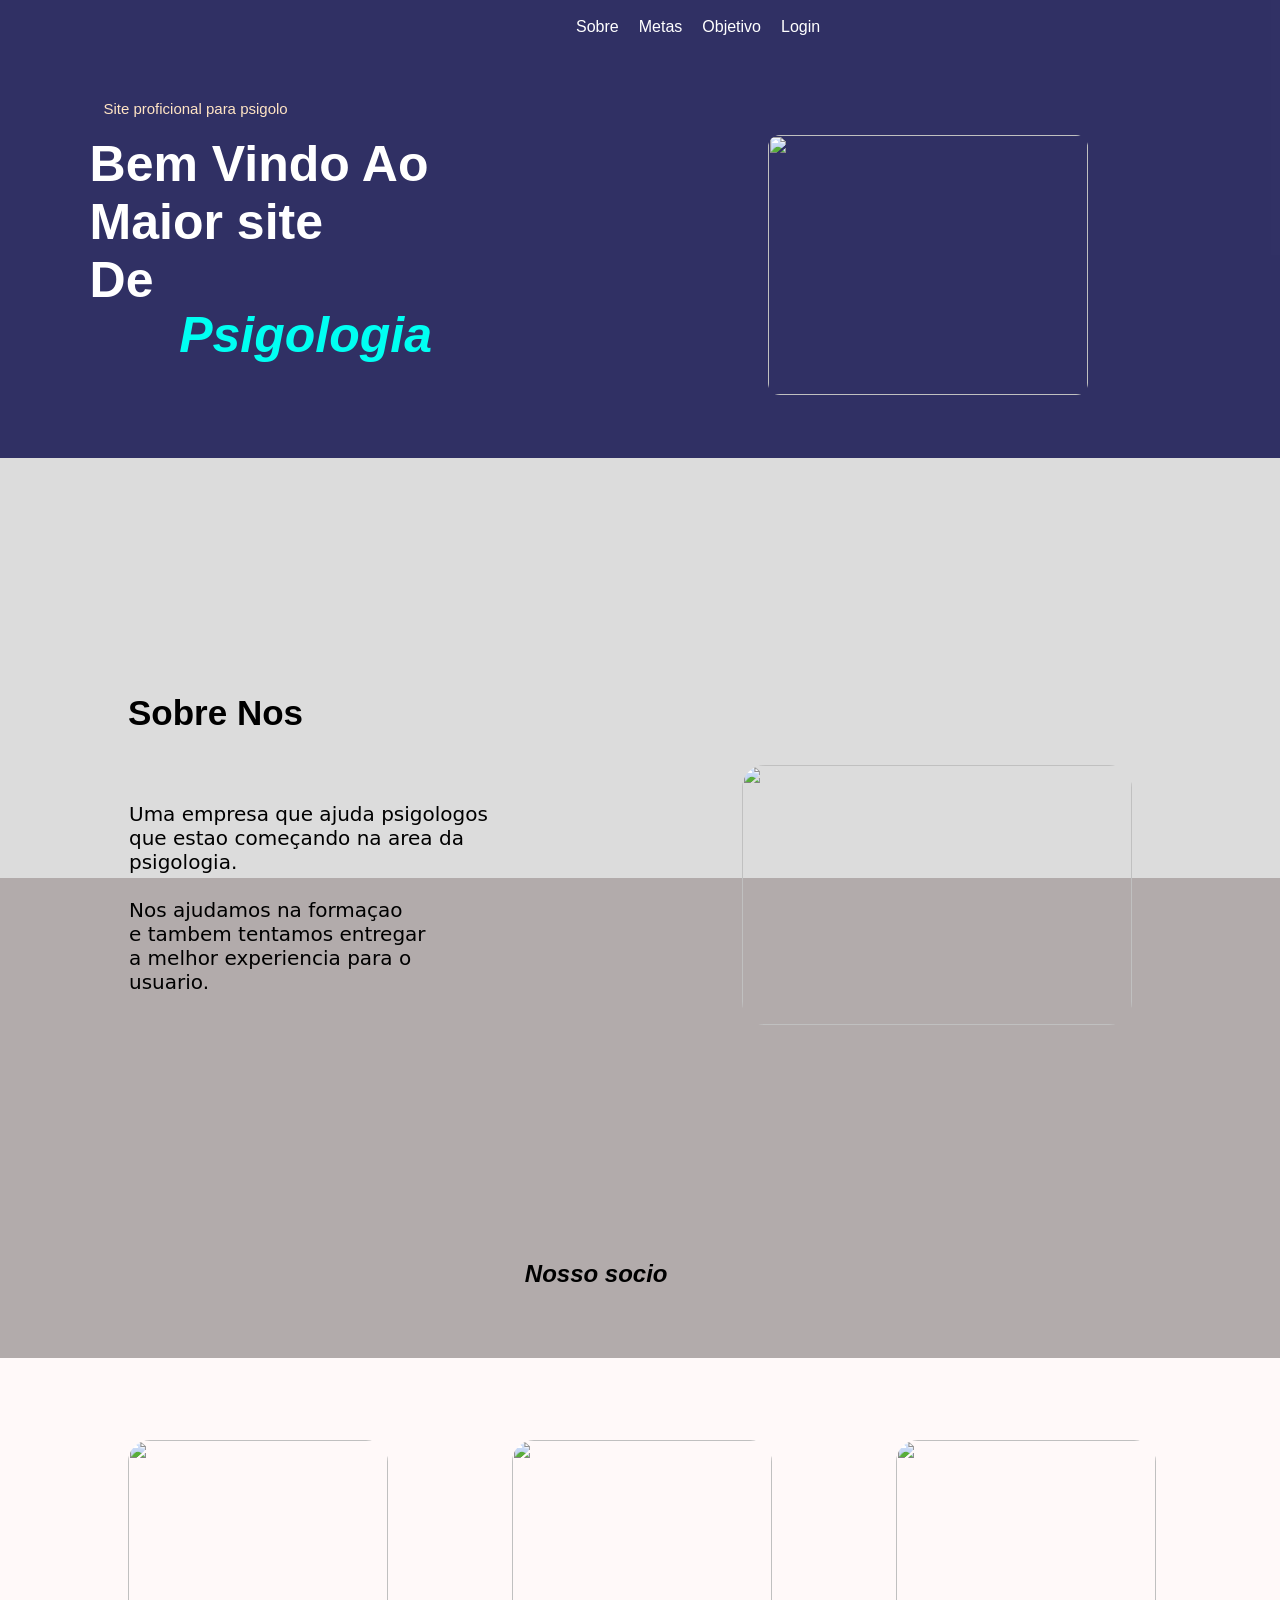
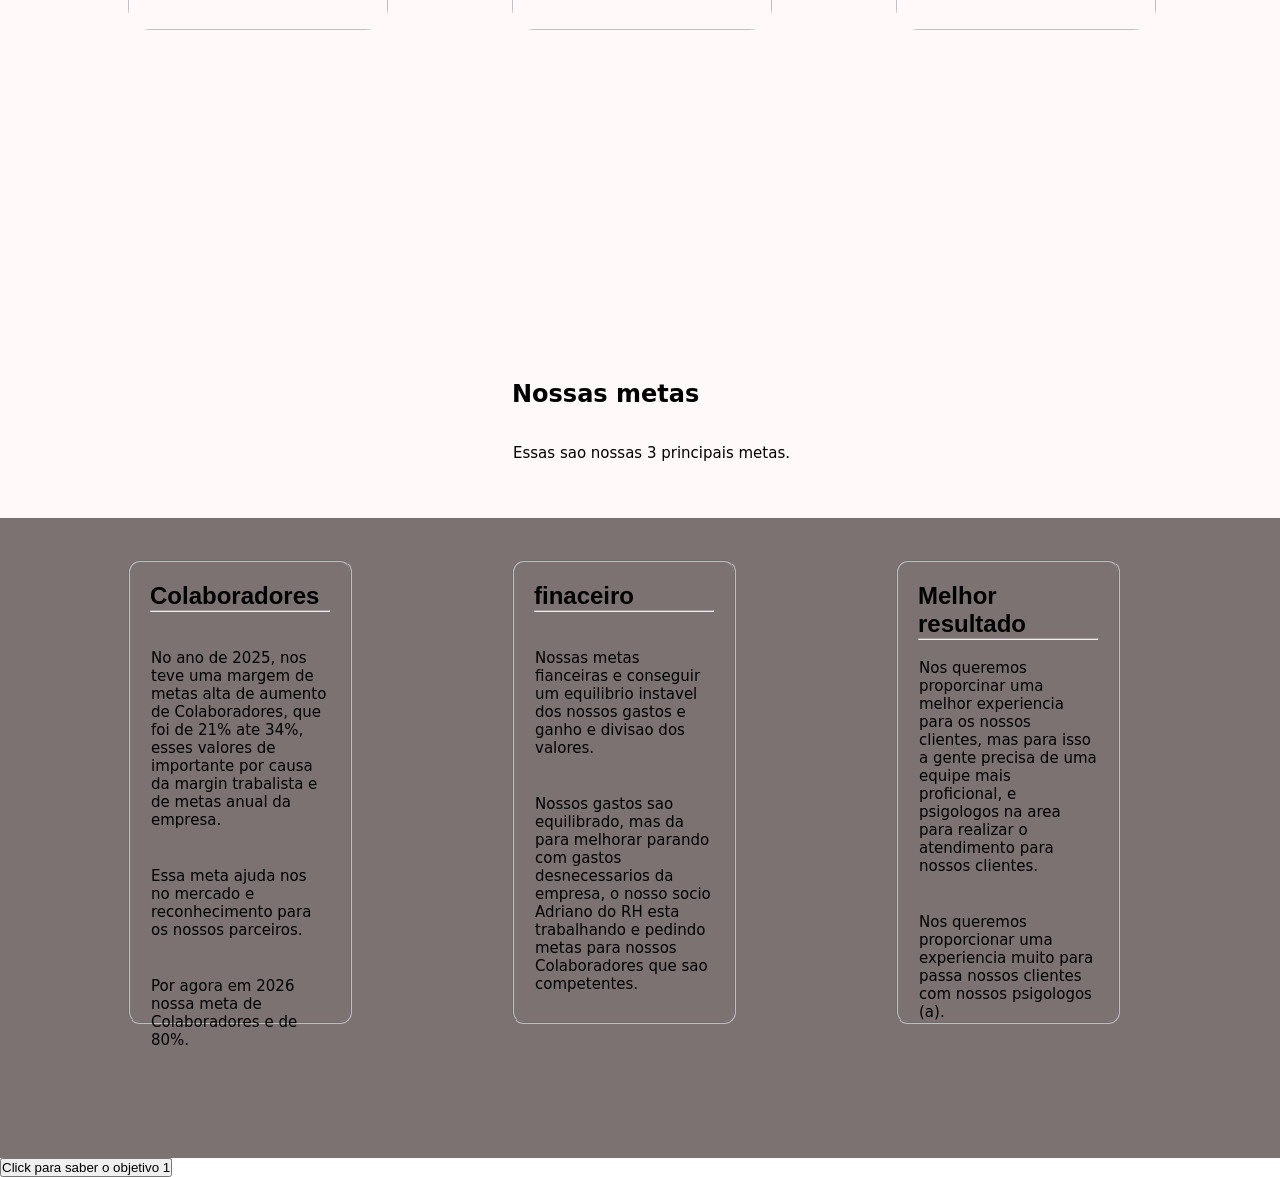
==== Projeto web desing/Inicio/HTML/index.html @ 40371e82 "Add files via upload" ====
<!DOCTYPE html>
<html lang="en">
<head>
    <meta charset="UTF-8">
    <meta http-equiv="X-UA-Compatible" content="IE=edge">
    <meta name="viewport" content="width=device-width, initial-scale=1.0">
    <title>Document</title>
    <link rel="stylesheet" href="../CSS/style.css">
</head>
<body>
    
    <div class="cima">
        <header>
            <div class="titu">
                <h2>Bem Vindo Ao <br>Maior site <br> De </h2>
                <h2 id="cor">Psigologia</h2>
                <div class="foto">
                    <img src="" alt="" srcset="">
                </div>
            </div>
        </header>
    </div>


    <!--Texto em cima do titulo-->

    <div class="info">
        <p>Site proficional para psigolo</p>
    </div>    
          
    
    <!--foto tratamento-->

    <div class="fotto-bara">
    <img src="https://encrypted-tbn0.gstatic.com/images?q=tbn:ANd9GcS27gw8lhqp-QF4BiaW4qyEJ0l8ydoHHep5aavdO7zPtw&s=10" alt="" srcset="">
    </div>


    
        <!--Info 1-->


    
        
       <div class="info">
        <nav>
            <ul>
            <li><a href="" class="text-1">Sobre</a></li>
            <li><a href="" class="text-1">Metas</a></li>
            <li><a href="" class="text-1">Objetivo</a></li>
            <li><a href="" class="text-1">Login</a></li>
            </ul>
        </nav>
       </div> 



       <!--segunda parte agora--->

            
        <div class="info-2-pt-2">
            <nav class="cor-esculrinha">
                <div class="info-3-pt-2">
                    <h2>Sobre Nos</h2>
                    <p>Uma empresa que ajuda psigologos <br> que estao começando na area da <br> psigologia. <br><br>Nos ajudamos na formaçao <br>e tambem tentamos entregar <br>a melhor experiencia para o <br>usuario.</p>
                </div>
            </nav>
        </div>



        <div class="img-do-sobre-nos">           
            <img src="https://encrypted-tbn0.gstatic.com/images?q=tbn:ANd9GcS_p-XgyDXzmAPiD4zLXuSvD8visAEPKnoRVaC8HPFIBg&s=10" alt="" srcset="">
        </div>


        <!--Nav das informaçao--->


        <div class="foto-dos-proficionais">
            <nav>
            </nav>
        </div>
    

        <!----Text na imagem dos proficional---->

        
        <div class="foto-1-do-colabordor">
            <img src="https://img.magnific.com/fotos-gratis/homem-bonito-sorrindo-com-os-bracos-cruzados-isolado-sobre-uma-parede-branca_231208-8158.jpg" alt="">
            <h2>Gabriel</h2>
            <p>Gabriel atua na area de <br>derpartamento pessoal ajudando <br> tanto o Adriano e o Lucas. Ele tem uma funçao <br>importante na empresa.</p>
        </div>
           

        <div class="foto-2-do-colaborador">
            <img src="https://static.wixstatic.com/media/1f61bc_2a8d2808836b466a9241b746c02434eb~mv2.png/v1/fill/w_925,h_616,al_c,q_90/1f61bc_2a8d2808836b466a9241b746c02434eb~mv2.png" alt="">
            <h2>Adriano</h2>
            <p>Adiano atua como socio do RH que faz <br>a administaçao dos salarios e com o <br>Lucas na area finaceira.</p>
        </div>
        

         <div class="foto-3-do-colaborador">
            <img src="https://img.magnific.com/fotos-premium/[base64].jpg?semt=ais_hybrid&w=740&q=80" alt="">
            <h2>Lucas</h2>
            <p>Esse e o nosso socio Lucas, ele tem <br>bomo abjetivo de cuidar da area financeira <br> da empresa. E tambem atua como um <br> contabil.</p>
        </div>

        
        <!--Titulo das imagens--->

        <div class="titulo-imgem">
            <h2>Nosso socio</h2>
        </div>



        <!---Metas informaçao-->

        <div class="cor-fundo-meta">
            <nav></nav>
        </div>


            <!---Titulo 'metas'-->


            <div class="metas-tittulos">
                <h2>Nossas metas</h2>
                <p>Essas sao nossas 3 principais metas.</p>
            </div>

            <div class="barra-das-metas-1-fieldset-h2">
                <fieldset>
                    <h2>Colaboradores</h2>
                    <hr>
                    <br>
                    <br>
                    <p>No ano de 2025, nos teve uma margem de metas alta de aumento de Colaboradores, que foi de 21% ate 34%, esses valores de importante por causa da margin trabalista e de metas anual da empresa.</p>
                    <br>
                    <br>
                    <p>Essa meta ajuda nos no mercado e reconhecimento para os nossos parceiros.</p>
                    <br>
                    <br>
                    <p>Por agora em 2026 nossa meta de Colaboradores e de 80%.</p>
                </fieldset>
            </div>



            <div class="metas-barra-2">
                <fieldset>
                    <h2>finaceiro</h2>
                    <hr>
                    <br>
                    <br>
                    <p>Nossas metas fianceiras e conseguir um equilibrio instavel dos nossos gastos e ganho e divisao dos valores.</p>
                    <br>
                    <br>
                    <p>Nossos gastos sao equilibrado, mas da para melhorar parando com gastos desnecessarios da empresa, o nosso socio Adriano do RH esta trabalhando e pedindo metas para nossos Colaboradores que sao competentes.</p>
                    <br>
                    <br>
                </fieldset>
            </div>


            <!---Barra 3 do fieldset das metas---->


            <div class="barra-3-das-metas">
                <fieldset>
                    <h2>Melhor resultado</h2>
                    <hr>
                    <br>
                    <p>Nos queremos proporcinar uma melhor experiencia para os nossos clientes, mas para isso a gente precisa de uma equipe mais proficional, e psigologos na area para realizar o atendimento para nossos clientes.</p>
                    <br>
                    <br> 
                    <p>Nos queremos proporcionar uma experiencia muito para passa nossos clientes com nossos psigologos (a).</p>
                </fieldset>
            </div>

            <!---INTRODUCAO JAVASCRIPITTTTTTTTT-->

            <div class="cor-de-fundo-objetivo">
                <nav></nav>
            </div>

            <!---botao do aparecimento-->

            <div class="botao-do-aparecimeno-fildset">
                <button id="invocardragao">Click para saber o objetivo 1</button>
            </div>

    <script src="../Javascripit/javainicio.js"></script>
</body>
</html>
---- Projeto web desing/Inicio/CSS/style.css ----
*{
    margin:0;
    padding:0;
}




/* cor titulo */



.cima header{
    background-color: rgba(2, 2, 66, 0.815);
    padding: 220px;
}


/* Titulo*/


.cima h2{
    position: absolute;
    transform: translate(-50% -50%);
    left: 7%;
    top: 15%;
    font-size: 50px;
    color: #fff;
    font-family: 'Franklin Gothic Medium', 'Arial Narrow', Arial, sans-serif;

}


#cor{
    position: absolute;
    transform: translate(-50% -50%);
    top: 34%;
    left: 14%;
    font-style: italic;
    color: rgb(0, 255, 242);
}





.info p{
    position: absolute;
    transform: translate(-50% -50%);
    top: 11%;
    left: 8%;
    color:bisque;
    font-family: 'Trebuchet MS', 'Lucida Sans Unicode', 'Lucida Grande', 'Lucida Sans', Arial, sans-serif;

}



/* Foto */

.fotto-bara img{
    position: absolute;
    transform: translate(-50% -50%);
    top: 15%;
    left: 60%;
    height: 260px;
    width: 320px;
    border-radius: 12px;
    
}




/* cima informaçao */


.info li{
    display: flex;
}


.info ul{
    display: flex;
    gap: 20px;
}



.info a{
    color: rgb(255, 255, 255);
    text-decoration: none;
    font-family: Arial, Helvetica, sans-serif;
    transition: 0.6s ease;
}



.text-1:hover{
    transform: translateX(4px);
    border-style: hidden;
}



.info nav{
    position: absolute;
    transform: translate(-50% -50%);
    top: 2%;
    left: 45%;
}




/* Info pt 2 */

.info-2-pt-2 nav{
    padding: 210px;
    background-color:rgb(220, 220, 220);
}




 /* titulo animado */

 .info-3-pt-2 h2{
    position: absolute;
    transform: translate(-50% -50%);
    top: 77%;
    left:10%;
    font-family: Arial, Helvetica, sans-serif;
    font-size: 35px;
    transition:0.3s ease;
 }


 .info-2-pt-2:hover h2{
    transform: translate(3px);
    cursor: normal;
 }




.info-3-pt-2 p {
    font-family: system-ui, -apple-system, BlinkMacSystemFont, 'Segoe UI', Roboto, Oxygen, Ubuntu, Cantarell, 'Open Sans', 'Helvetica Neue', sans-serif;
    font-size: 20px;
    position: absolute;
    transform: translate(-50% -50%);
    left: 10%;
    top: 89%;
} 




/* imagem sobre nos */



.img-do-sobre-nos img{
    width: 390px;
    height: 260px;
    position: absolute;
    transform: translate(50% -50%);
    top: 85%;
    left: 58%;
    border-radius: 23px;
}



.foto-dos-proficionais nav {
    background-color: rgb(178, 171, 171);
    padding:240px;
}




.foto-1-do-colabordor img {
    width: 260px;
    height: 190px;
    position: absolute;
    transform: translate(50% 50%);
    top: 160%;
    left: 10%;
    border-radius: 22PX;
    transition: 0.3s ease;
}


.foto-2-do-colaborador img{
    width: 260px;
    height: 190px;
    position: absolute;
    transform: translate(50% 50%);
    top: 160%;
    left: 40%;
    border-radius: 22PX;
    transition: 0.3s ease;
}



/* Info da foto */



.foto-1-do-colabordor h2{
    opacity: 0;
    transition: 0.3s ease;
    font-family:Arial, Helvetica, sans-serif;
    position: absolute;
    transform: translate(-50% -50%);
    top: 180%;
    left: 12%;
}


.foto-1-do-colabordor:hover h2{
    opacity: 1;
    transform: translate(4px);

}


.foto-1-do-colabordor img:hover{
    box-shadow: 1px 1px black;
    transform:translate(4px);
}




/* Foto 2 info */



.foto-2-do-colaborador h2{
    opacity: 0;
    transition: 0.3s ease;
    font-family:Arial, Helvetica, sans-serif;
    position: absolute;
    transform: translate(-50% -50%);
    top: 180%;
    left: 42%;
}


.foto-2-do-colaborador:hover h2{
     opacity: 1;
     transform: translate(4px);

}



.foto-2-do-colaborador img:hover{
    box-shadow: 1px 1px black;
    transform:translate(4px);
}





/* foto 3 dos colaboradores */



.foto-3-do-colaborador img{
    width: 260px;
    height: 190px;
    position: absolute;
    transform: translate(50% 50%);
    top: 160%;
    left: 70%;
    border-radius: 22PX;
    transition: 0.3s ease;
}



.foto-3-do-colaborador h2{
    opacity: 0;
    transition: 0.3s ease;
    font-family:Arial, Helvetica, sans-serif;
    position: absolute;
    transform: translate(-50% -50%);
    top: 180%;
    left: 72%;
}



.foto-3-do-colaborador:hover h2{
    opacity: 1;
    transform: translate(4px);

}


.foto-3-do-colaborador img:hover{
    box-shadow: 1px 1px black;
    transform:translate(4px);
}




/* Info do palagrafo */


.foto-3-do-colaborador p{
    font-family:system-ui, -apple-system, BlinkMacSystemFont, 'Segoe UI', Roboto, Oxygen, Ubuntu, Cantarell, 'Open Sans', 'Helvetica Neue', sans-serif;
    font-size: 15px;
    position:absolute;
    transform:translate(-50% -50%);
    top: 192%;
    left: 72%;
    transition: 0.3s ease;
    opacity: 0;
}

.foto-3-do-colaborador:hover p{
    opacity: 1;
    transform: translate(4px);
}


/* testo da foto 2 */


.foto-2-do-colaborador p{
    font-family:system-ui, -apple-system, BlinkMacSystemFont, 'Segoe UI', Roboto, Oxygen, Ubuntu, Cantarell, 'Open Sans', 'Helvetica Neue', sans-serif;
    font-size: 15px;
    position:absolute;
    transform:translate(-50% -50%);
    top: 192%;
    left: 41%;
    transition: 0.3s ease;
    opacity: 0;
}


.foto-2-do-colaborador:hover p{
    opacity: 1;
    transform: translate(4px);
}




/* Foto 1 informaçao */

.foto-1-do-colabordor p{
    font-family:system-ui, -apple-system, BlinkMacSystemFont, 'Segoe UI', Roboto, Oxygen, Ubuntu, Cantarell, 'Open Sans', 'Helvetica Neue', sans-serif;
    font-size: 15px;
    position:absolute;
    transform:translate(-50% -50%);
    top: 192%;
    left: 10%;
    transition: 0.3s ease;
    opacity: 0;
}


.foto-1-do-colabordor:hover p{
    opacity: 1;
    transform: translate(4px);
}


/* Titulo em cima*/


.titulo-imgem h2{
    font-family: Arial, Helvetica, sans-serif;
    font-style:italic;
    position:absolute;
    transform:translate(-50% -50%);
    top: 140%;
    left: 41%;
}



/* Informaçao das metas da empresa*/

.cor-fundo-meta nav{
    background-color: rgb(255, 249, 249);
    padding: 380px;
}



/* MEtas titulo*/


.metas-tittulos h2{
    font-family: system-ui, -apple-system, BlinkMacSystemFont, 'Segoe UI', Roboto, Oxygen, Ubuntu, Cantarell, 'Open Sans', 'Helvetica Neue', sans-serif;
    font-variant: inherit;
    position: absolute;
    top: 220%;
    left: 40%;
}


.metas-tittulos p{
    font-family: system-ui, -apple-system, BlinkMacSystemFont, 'Segoe UI', Roboto, Oxygen, Ubuntu, Cantarell, 'Open Sans', 'Helvetica Neue', sans-serif;
    position: absolute;
    top:227%;
    left: 40%;
}




/* Fiedset 1 matas */


.barra-das-metas-1-fieldset-h2 fieldset{
    position:absolute;
    top: 240%;
    left:10%;
    width:180px;
    height: 420px;
    padding:20px;
    border-radius: 12px;
    transition: 0.3s ease;
}



.barra-das-metas-1-fieldset-h2 h2{
    font-family:Arial, Helvetica, sans-serif;

}



/* Palagrafo informaçao */


.barra-das-metas-1-fieldset-h2 p{
    font-family: system-ui, -apple-system, BlinkMacSystemFont, 'Segoe UI', Roboto, Oxygen, Ubuntu, Cantarell, 'Open Sans', 'Helvetica Neue', sans-serif;
    font-size:15px;
}


/* Animaçao barra */

.barra-das-metas-1-fieldset-h2:hover fieldset{
    transform: translate(3px);
}




/* Barra 2 das informaçao */


.metas-barra-2 fieldset{
    position:absolute;
    top: 240%;
    left:40%;
    width:180px;
    height: 420px;
    padding:20px;
    border-radius: 12px;
}




.metas-barra-2 h2{
    font-family: Arial, Helvetica, sans-serif;
}


/* Palagrafo da barra 2 */

.metas-barra-2 p{
    font-family:system-ui, -apple-system, BlinkMacSystemFont, 'Segoe UI', Roboto, Oxygen, Ubuntu, Cantarell, 'Open Sans', 'Helvetica Neue', sans-serif;
}



/* Barra 3 do fieldset */




.barra-3-das-metas fieldset{
    position:absolute;
    top: 240%;
    left:70%;
    width:180px;
    height: 420px;
    padding:20px;
    border-radius: 12px;
}


.barra-3-das-metas h2{
    font-family: Arial, Helvetica, sans-serif;  
}


.barra-3-das-metas p{
    font-family: system-ui, -apple-system, BlinkMacSystemFont, 'Segoe UI', Roboto, Oxygen, Ubuntu, Cantarell, 'Open Sans', 'Helvetica Neue', sans-serif;
    font-size: 15px;
}





/* objetivo inicio agora haha*/

.cor-de-fundo-objetivo{
    background-color: rgb(124, 114, 114);
    padding: 320px;
}




/* fiedset do javinha */


#barrainfo {
    height: 290px;
    position: absolute;
    top: 390%;
    left: 10%;
    width: 220px;
    background-color: rgb(148, 139, 139);
    border-radius: 12px;
    border-color: transparent;
    padding: 12px;
}


#barrainfo h2{
    font-family: Arial, Helvetica, sans-serif;

}


/* UL da barra de informaçao do objetivo*/

#barrainfo li, p{
    margin: 1px;
    font-family: Arial, Helvetica, sans-serif;
    font-size: 15px;
}
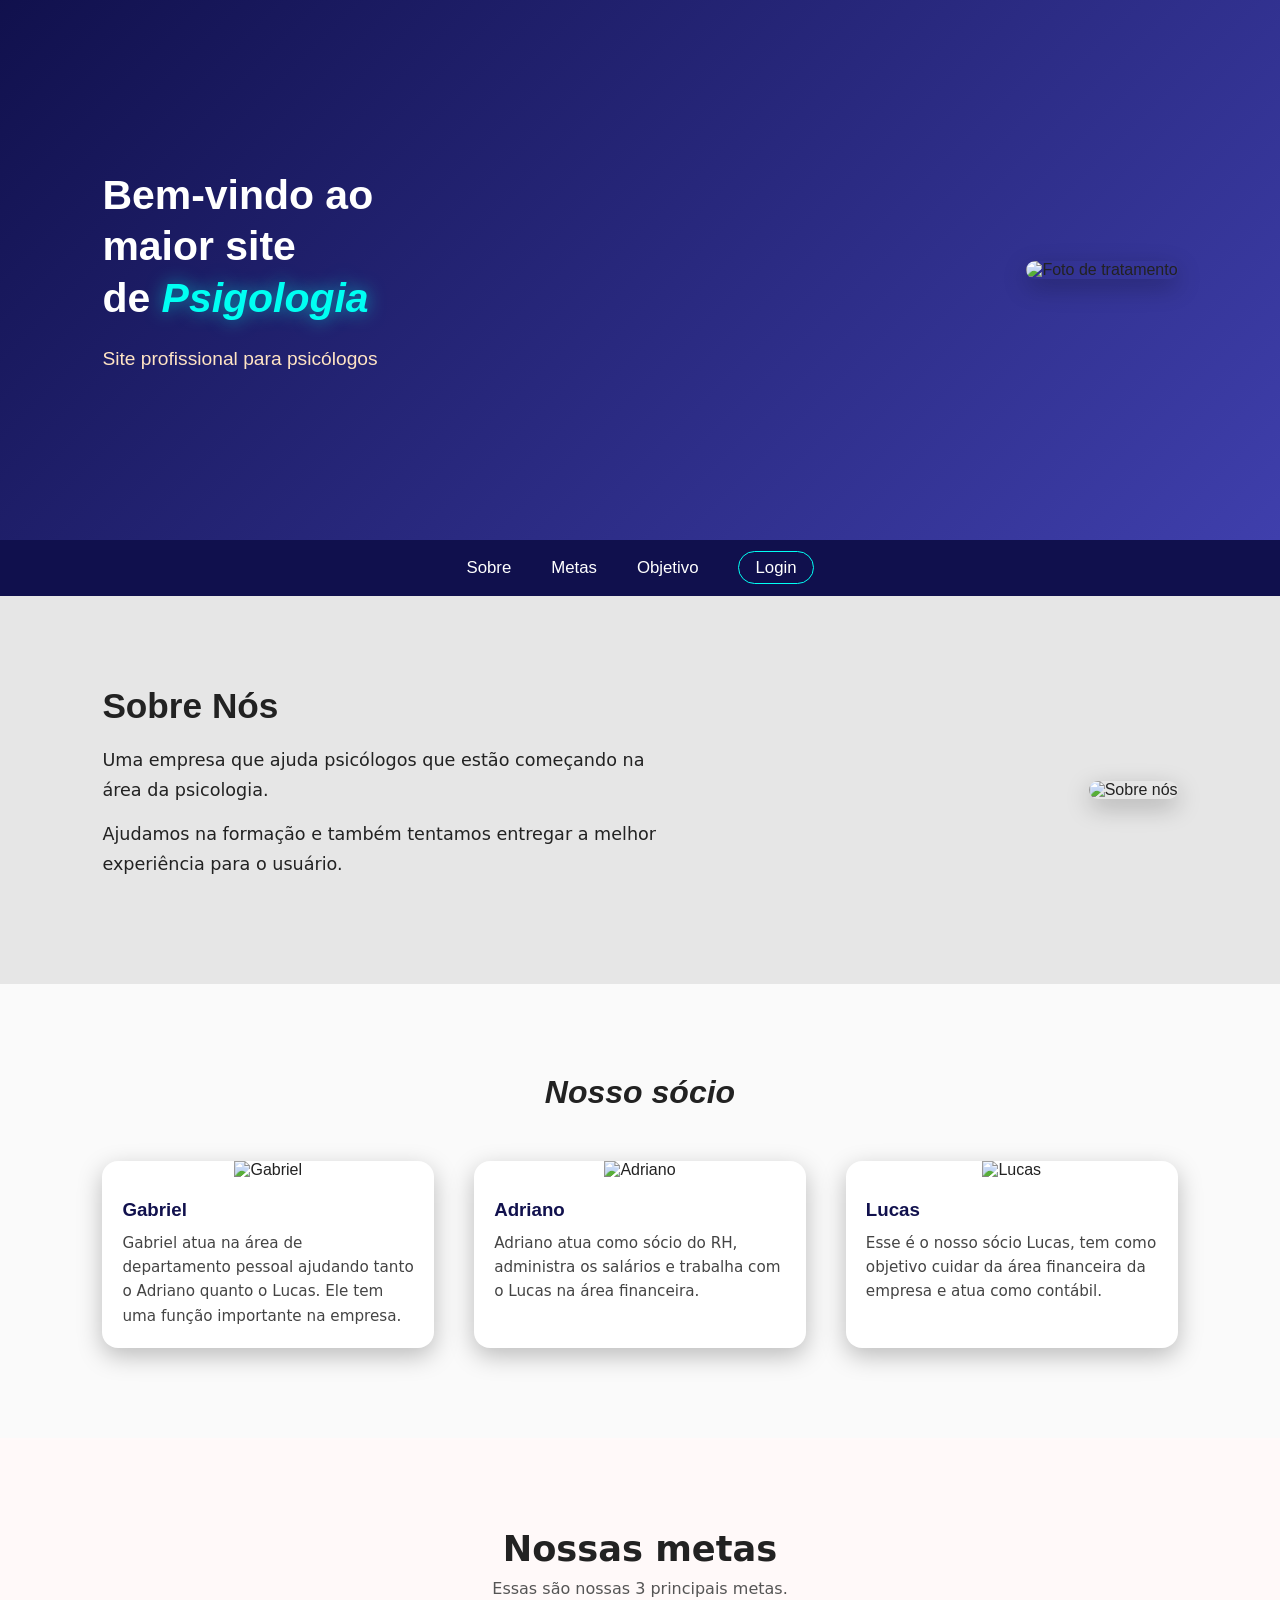
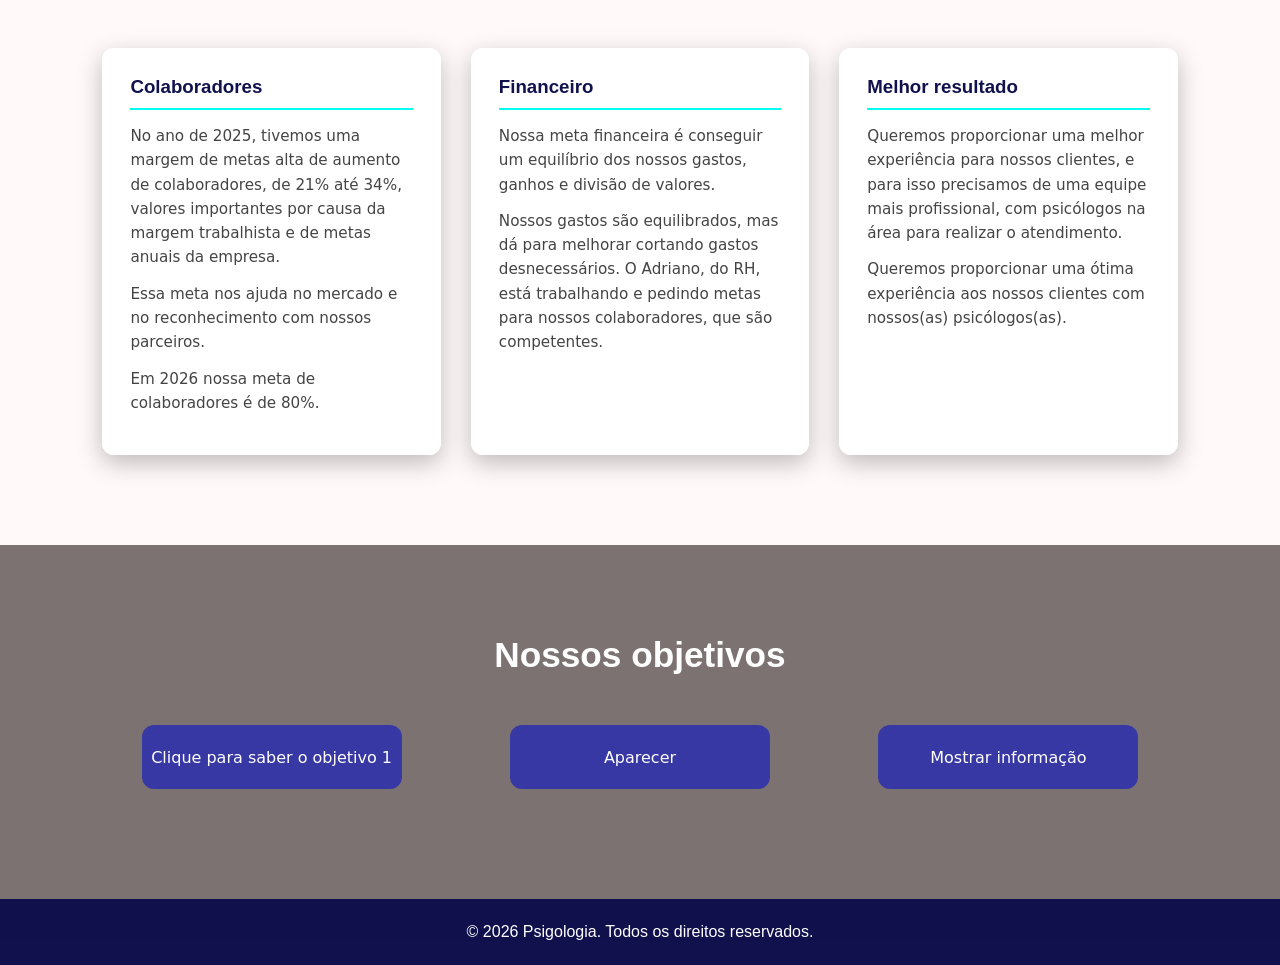
==== commit 9186e556: "projeto-proooooooooooooooooooooooooooooooooooooooooooooooooooooooooooooooooooooooooooooooooooooooooo" ====
--- a/Projeto web desing/Inicio/HTML/index.html
+++ b/Projeto web desing/Inicio/HTML/index.html
@@ -1,196 +1,131 @@
 <!DOCTYPE html>
-<html lang="en">
+<html lang="pt-BR">
 <head>
-    <meta charset="UTF-8">
-    <meta http-equiv="X-UA-Compatible" content="IE=edge">
-    <meta name="viewport" content="width=device-width, initial-scale=1.0">
-    <title>Document</title>
-    <link rel="stylesheet" href="../CSS/style.css">
+  <meta charset="UTF-8">
+  <meta http-equiv="X-UA-Compatible" content="IE=edge">
+  <meta name="viewport" content="width=device-width, initial-scale=1.0">
+  <title>Psigologia | Site Profissional de Psicologia</title>
+  <link rel="stylesheet" href="../CSS/style.css">
 </head>
 <body>
-    
-    <div class="cima">
-        <header>
-            <div class="titu">
-                <h2>Bem Vindo Ao <br>Maior site <br> De </h2>
-                <h2 id="cor">Psigologia</h2>
-                <div class="foto">
-                    <img src="" alt="" srcset="">
-                </div>
-            </div>
-        </header>
+
+  <!-- HEADER / HERO -->
+  <header class="hero">
+    <div class="hero-content reveal">
+      <h1>Bem-vindo ao<br>maior site<br>de <span id="cor">Psigologia</span></h1>
+      <p class="hero-sub">Site profissional para psicólogos</p>
     </div>
+    <div class="hero-photo reveal">
+      <img src="https://encrypted-tbn0.gstatic.com/images?q=tbn:ANd9GcS27gw8lhqp-QF4BiaW4qyEJ0l8ydoHHep5aavdO7zPtw&s=10" alt="Foto de tratamento">
+    </div>
+  </header>
 
+  <!-- NAV -->
+  <nav class="main-nav">
+    <ul>
+      <li><a href="#sobre" class="text-1">Sobre</a></li>
+      <li><a href="#metas" class="text-1">Metas</a></li>
+      <li><a href="#objetivo" class="text-1">Objetivo</a></li>
+      <li><a href="login.html" class="text-1 login-link">Login</a></li>
+    </ul>
+  </nav>
 
-    <!--Texto em cima do titulo-->
+  <!-- SOBRE NOS -->
+  <section id="sobre" class="sobre-nos">
+    <div class="sobre-texto reveal">
+      <h2>Sobre Nós</h2>
+      <p>Uma empresa que ajuda psicólogos que estão começando na área da psicologia.</p>
+      <p>Ajudamos na formação e também tentamos entregar a melhor experiência para o usuário.</p>
+    </div>
+    <div class="sobre-img reveal">
+      <img src="https://encrypted-tbn0.gstatic.com/images?q=tbn:ANd9GcS_p-XgyDXzmAPiD4zLXuSvD8visAEPKnoRVaC8HPFIBg&s=10" alt="Sobre nós">
+    </div>
+  </section>
 
-    <div class="info">
-        <p>Site proficional para psigolo</p>
-    </div>    
-          
-    
-    <!--foto tratamento-->
+  <!-- SOCIOS -->
+  <section class="equipe">
+    <h2 class="titulo-imagem reveal">Nosso sócio</h2>
+    <div class="equipe-grid">
+      <div class="colaborador reveal">
+        <img src="https://img.magnific.com/fotos-gratis/homem-bonito-sorrindo-com-os-bracos-cruzados-isolado-sobre-uma-parede-branca_231208-8158.jpg" alt="Gabriel">
+        <div class="colaborador-info">
+          <h3>Gabriel</h3>
+          <p>Gabriel atua na área de departamento pessoal ajudando tanto o Adriano quanto o Lucas. Ele tem uma função importante na empresa.</p>
+        </div>
+      </div>
+      <div class="colaborador reveal">
+        <img src="https://static.wixstatic.com/media/1f61bc_2a8d2808836b466a9241b746c02434eb~mv2.png/v1/fill/w_925,h_616,al_c,q_90/1f61bc_2a8d2808836b466a9241b746c02434eb~mv2.png" alt="Adriano">
+        <div class="colaborador-info">
+          <h3>Adriano</h3>
+          <p>Adriano atua como sócio do RH, administra os salários e trabalha com o Lucas na área financeira.</p>
+        </div>
+      </div>
+      <div class="colaborador reveal">
+        <img src="https://img.magnific.com/fotos-premium/[base64].jpg?semt=ais_hybrid&w=740&q=80" alt="Lucas">
+        <div class="colaborador-info">
+          <h3>Lucas</h3>
+          <p>Esse é o nosso sócio Lucas, tem como objetivo cuidar da área financeira da empresa e atua como contábil.</p>
+        </div>
+      </div>
+    </div>
+  </section>
 
-    <div class="fotto-bara">
-    <img src="https://encrypted-tbn0.gstatic.com/images?q=tbn:ANd9GcS27gw8lhqp-QF4BiaW4qyEJ0l8ydoHHep5aavdO7zPtw&s=10" alt="" srcset="">
+  <!-- METAS -->
+  <section id="metas" class="metas">
+    <div class="metas-titulo reveal">
+      <h2>Nossas metas</h2>
+      <p>Essas são nossas 3 principais metas.</p>
     </div>
+    <div class="metas-grid">
+      <fieldset class="reveal">
+        <h3>Colaboradores</h3>
+        <hr>
+        <p>No ano de 2025, tivemos uma margem de metas alta de aumento de colaboradores, de 21% até 34%, valores importantes por causa da margem trabalhista e de metas anuais da empresa.</p>
+        <p>Essa meta nos ajuda no mercado e no reconhecimento com nossos parceiros.</p>
+        <p>Em 2026 nossa meta de colaboradores é de 80%.</p>
+      </fieldset>
+      <fieldset class="reveal">
+        <h3>Financeiro</h3>
+        <hr>
+        <p>Nossa meta financeira é conseguir um equilíbrio dos nossos gastos, ganhos e divisão de valores.</p>
+        <p>Nossos gastos são equilibrados, mas dá para melhorar cortando gastos desnecessários. O Adriano, do RH, está trabalhando e pedindo metas para nossos colaboradores, que são competentes.</p>
+      </fieldset>
+      <fieldset class="reveal">
+        <h3>Melhor resultado</h3>
+        <hr>
+        <p>Queremos proporcionar uma melhor experiência para nossos clientes, e para isso precisamos de uma equipe mais profissional, com psicólogos na área para realizar o atendimento.</p>
+        <p>Queremos proporcionar uma ótima experiência aos nossos clientes com nossos(as) psicólogos(as).</p>
+      </fieldset>
+    </div>
+  </section>
 
+  <!-- OBJETIVO -->
+  <section id="objetivo" class="objetivo">
+    <h2 class="reveal">Nossos objetivos</h2>
+    <div class="objetivo-grid">
 
-    
-        <!--Info 1-->
+      <div class="objetivo-item reveal">
+        <button id="invocardragao" class="btn-objetivo">Clique para saber o objetivo 1</button>
+        <div id="barrainfo" class="painel-info"></div>
+      </div>
 
+      <div class="objetivo-item reveal">
+        <button id="botaodainvocacaaos" class="btn-objetivo">Aparecer</button>
+        <div id="barrainfo2" class="painel-info"></div>
+      </div>
 
-    
-        
-       <div class="info">
-        <nav>
-            <ul>
-            <li><a href="" class="text-1">Sobre</a></li>
-            <li><a href="" class="text-1">Metas</a></li>
-            <li><a href="" class="text-1">Objetivo</a></li>
-            <li><a href="" class="text-1">Login</a></li>
-            </ul>
-        </nav>
-       </div> 
+      <div class="objetivo-item reveal">
+        <button id="botaopromaxxx" class="btn-objetivo">Mostrar informação</button>
+        <div id="barrainfo3" class="painel-info"></div>
+      </div>
 
+    </div>
+  </section>
 
+  <footer class="rodape">
+    <p>&copy; 2026 Psigologia. Todos os direitos reservados.</p>
+  </footer>
 
-       <!--segunda parte agora--->
-
-            
-        <div class="info-2-pt-2">
-            <nav class="cor-esculrinha">
-                <div class="info-3-pt-2">
-                    <h2>Sobre Nos</h2>
-                    <p>Uma empresa que ajuda psigologos <br> que estao começando na area da <br> psigologia. <br><br>Nos ajudamos na formaçao <br>e tambem tentamos entregar <br>a melhor experiencia para o <br>usuario.</p>
-                </div>
-            </nav>
-        </div>
-
-
-
-        <div class="img-do-sobre-nos">           
-            <img src="https://encrypted-tbn0.gstatic.com/images?q=tbn:ANd9GcS_p-XgyDXzmAPiD4zLXuSvD8visAEPKnoRVaC8HPFIBg&s=10" alt="" srcset="">
-        </div>
-
-
-        <!--Nav das informaçao--->
-
-
-        <div class="foto-dos-proficionais">
-            <nav>
-            </nav>
-        </div>
-    
-
-        <!----Text na imagem dos proficional---->
-
-        
-        <div class="foto-1-do-colabordor">
-            <img src="https://img.magnific.com/fotos-gratis/homem-bonito-sorrindo-com-os-bracos-cruzados-isolado-sobre-uma-parede-branca_231208-8158.jpg" alt="">
-            <h2>Gabriel</h2>
-            <p>Gabriel atua na area de <br>derpartamento pessoal ajudando <br> tanto o Adriano e o Lucas. Ele tem uma funçao <br>importante na empresa.</p>
-        </div>
-           
-
-        <div class="foto-2-do-colaborador">
-            <img src="https://static.wixstatic.com/media/1f61bc_2a8d2808836b466a9241b746c02434eb~mv2.png/v1/fill/w_925,h_616,al_c,q_90/1f61bc_2a8d2808836b466a9241b746c02434eb~mv2.png" alt="">
-            <h2>Adriano</h2>
-            <p>Adiano atua como socio do RH que faz <br>a administaçao dos salarios e com o <br>Lucas na area finaceira.</p>
-        </div>
-        
-
-         <div class="foto-3-do-colaborador">
-            <img src="https://img.magnific.com/fotos-premium/[base64].jpg?semt=ais_hybrid&w=740&q=80" alt="">
-            <h2>Lucas</h2>
-            <p>Esse e o nosso socio Lucas, ele tem <br>bomo abjetivo de cuidar da area financeira <br> da empresa. E tambem atua como um <br> contabil.</p>
-        </div>
-
-        
-        <!--Titulo das imagens--->
-
-        <div class="titulo-imgem">
-            <h2>Nosso socio</h2>
-        </div>
-
-
-
-        <!---Metas informaçao-->
-
-        <div class="cor-fundo-meta">
-            <nav></nav>
-        </div>
-
-
-            <!---Titulo 'metas'-->
-
-
-            <div class="metas-tittulos">
-                <h2>Nossas metas</h2>
-                <p>Essas sao nossas 3 principais metas.</p>
-            </div>
-
-            <div class="barra-das-metas-1-fieldset-h2">
-                <fieldset>
-                    <h2>Colaboradores</h2>
-                    <hr>
-                    <br>
-                    <br>
-                    <p>No ano de 2025, nos teve uma margem de metas alta de aumento de Colaboradores, que foi de 21% ate 34%, esses valores de importante por causa da margin trabalista e de metas anual da empresa.</p>
-                    <br>
-                    <br>
-                    <p>Essa meta ajuda nos no mercado e reconhecimento para os nossos parceiros.</p>
-                    <br>
-                    <br>
-                    <p>Por agora em 2026 nossa meta de Colaboradores e de 80%.</p>
-                </fieldset>
-            </div>
-
-
-
-            <div class="metas-barra-2">
-                <fieldset>
-                    <h2>finaceiro</h2>
-                    <hr>
-                    <br>
-                    <br>
-                    <p>Nossas metas fianceiras e conseguir um equilibrio instavel dos nossos gastos e ganho e divisao dos valores.</p>
-                    <br>
-                    <br>
-                    <p>Nossos gastos sao equilibrado, mas da para melhorar parando com gastos desnecessarios da empresa, o nosso socio Adriano do RH esta trabalhando e pedindo metas para nossos Colaboradores que sao competentes.</p>
-                    <br>
-                    <br>
-                </fieldset>
-            </div>
-
-
-            <!---Barra 3 do fieldset das metas---->
-
-
-            <div class="barra-3-das-metas">
-                <fieldset>
-                    <h2>Melhor resultado</h2>
-                    <hr>
-                    <br>
-                    <p>Nos queremos proporcinar uma melhor experiencia para os nossos clientes, mas para isso a gente precisa de uma equipe mais proficional, e psigologos na area para realizar o atendimento para nossos clientes.</p>
-                    <br>
-                    <br> 
-                    <p>Nos queremos proporcionar uma experiencia muito para passa nossos clientes com nossos psigologos (a).</p>
-                </fieldset>
-            </div>
-
-            <!---INTRODUCAO JAVASCRIPITTTTTTTTT-->
-
-            <div class="cor-de-fundo-objetivo">
-                <nav></nav>
-            </div>
-
-            <!---botao do aparecimento-->
-
-            <div class="botao-do-aparecimeno-fildset">
-                <button id="invocardragao">Click para saber o objetivo 1</button>
-            </div>
-
-    <script src="../Javascripit/javainicio.js"></script>
+  <script src="../Javascripit/javainicio.js"></script>
 </body>
 </html>
--- a/Projeto web desing/Inicio/CSS/style.css
+++ b/Projeto web desing/Inicio/CSS/style.css
@@ -1,560 +1,403 @@
+:root{
+  --azul-escuro: rgba(2, 2, 66, 0.94);
+  --azul-medio: rgba(53, 53, 168, 0.95);
+  --ciano: rgb(0, 255, 242);
+  --cinza-claro: rgb(230, 230, 230);
+  --branco: #fff;
+  --sombra: 0 8px 24px rgba(0,0,0,0.25);
+  --transicao: 0.35s cubic-bezier(.25,.8,.25,1);
+}
+
 *{
-    margin:0;
-    padding:0;
-}
-
-
-
-
-/* cor titulo */
-
-
-
-.cima header{
-    background-color: rgba(2, 2, 66, 0.815);
-    padding: 220px;
-}
-
-
-/* Titulo*/
-
-
-.cima h2{
-    position: absolute;
-    transform: translate(-50% -50%);
-    left: 7%;
-    top: 15%;
-    font-size: 50px;
-    color: #fff;
-    font-family: 'Franklin Gothic Medium', 'Arial Narrow', Arial, sans-serif;
-
-}
-
+  margin: 0;
+  padding: 0;
+  box-sizing: border-box;
+}
+
+html{
+  scroll-behavior: smooth;
+}
+
+body{
+  font-family: 'Trebuchet MS', 'Lucida Sans Unicode', Arial, sans-serif;
+  color: #222;
+  background: #fafafa;
+  overflow-x: hidden;
+}
+
+.hero, .main-nav, .sobre-nos, .equipe, .metas, .objetivo, .rodape{
+  width: 100%;
+  max-width: 1920px;
+  margin: 0 auto;
+}
+
+/* ===== HERO ===== */
+
+.hero{
+  background: linear-gradient(135deg, var(--azul-escuro), var(--azul-medio));
+  min-height: 60vh;
+  display: flex;
+  align-items: center;
+  justify-content: space-between;
+  flex-wrap: wrap;
+  padding: 100px 8%;
+  gap: 40px;
+}
+
+.hero-content h1{
+  font-size: 3.2vw;
+  font-family: 'Franklin Gothic Medium', 'Arial Narrow', Arial, sans-serif;
+  color: var(--branco);
+  line-height: 1.25;    
+}
 
 #cor{
-    position: absolute;
-    transform: translate(-50% -50%);
-    top: 34%;
-    left: 14%;
-    font-style: italic;
-    color: rgb(0, 255, 242);
-}
-
-
-
-
-
-.info p{
-    position: absolute;
-    transform: translate(-50% -50%);
-    top: 11%;
-    left: 8%;
-    color:bisque;
-    font-family: 'Trebuchet MS', 'Lucida Sans Unicode', 'Lucida Grande', 'Lucida Sans', Arial, sans-serif;
-
-}
-
-
-
-/* Foto */
-
-.fotto-bara img{
-    position: absolute;
-    transform: translate(-50% -50%);
-    top: 15%;
-    left: 60%;
-    height: 260px;
-    width: 320px;
-    border-radius: 12px;
-    
-}
-
-
-
-
-/* cima informaçao */
-
-
-.info li{
-    display: flex;
-}
-
-
-.info ul{
-    display: flex;
-    gap: 20px;
-}
-
-
-
-.info a{
-    color: rgb(255, 255, 255);
-    text-decoration: none;
-    font-family: Arial, Helvetica, sans-serif;
-    transition: 0.6s ease;
-}
-
-
+  font-style: italic;
+  color: var(--ciano);
+  text-shadow: 0 0 18px rgba(0,255,242,0.55);
+}
+
+.hero-sub{
+  margin-top: 24px;
+  color: bisque;
+  font-size: 1.2rem;
+}
+
+.hero-photo img{
+  height: 260px;
+  width: 320px;
+  object-fit: cover;
+  border-radius: 16px;
+  box-shadow: var(--sombra);
+  transition: transform var(--transicao);
+}
+
+.hero-photo img:hover{
+  transform: scale(1.04) rotate(-1deg);
+}
+
+/* ===== NAV ===== */
+
+.main-nav{
+  display: flex;
+  justify-content: center;
+  background: var(--azul-escuro);
+  padding: 18px 0;
+  position: sticky;
+  top: 0;
+  z-index: 100;
+}
+
+.main-nav ul{
+  display: flex;
+  gap: 40px;
+  list-style: none;
+}
+
+.main-nav a{
+  color: var(--branco);
+  text-decoration: none;
+  font-family: Arial, Helvetica, sans-serif;
+  font-size: 1.05rem;
+  position: relative;
+  padding-bottom: 4px;
+  transition: color var(--transicao);
+}
+
+.main-nav a::after{
+  content: '';
+  position: absolute;
+  left: 0;
+  bottom: 0;
+  width: 0%;
+  height: 2px;
+  background: var(--ciano);
+  transition: width var(--transicao);
+}
 
 .text-1:hover{
-    transform: translateX(4px);
-    border-style: hidden;
-}
-
-
-
-.info nav{
-    position: absolute;
-    transform: translate(-50% -50%);
-    top: 2%;
-    left: 45%;
-}
-
-
-
-
-/* Info pt 2 */
-
-.info-2-pt-2 nav{
-    padding: 210px;
-    background-color:rgb(220, 220, 220);
-}
-
-
-
-
- /* titulo animado */
-
- .info-3-pt-2 h2{
-    position: absolute;
-    transform: translate(-50% -50%);
-    top: 77%;
-    left:10%;
-    font-family: Arial, Helvetica, sans-serif;
-    font-size: 35px;
-    transition:0.3s ease;
- }
-
-
- .info-2-pt-2:hover h2{
-    transform: translate(3px);
-    cursor: normal;
- }
-
-
-
-
-.info-3-pt-2 p {
-    font-family: system-ui, -apple-system, BlinkMacSystemFont, 'Segoe UI', Roboto, Oxygen, Ubuntu, Cantarell, 'Open Sans', 'Helvetica Neue', sans-serif;
-    font-size: 20px;
-    position: absolute;
-    transform: translate(-50% -50%);
-    left: 10%;
-    top: 89%;
-} 
-
-
-
-
-/* imagem sobre nos */
-
-
-
-.img-do-sobre-nos img{
-    width: 390px;
-    height: 260px;
-    position: absolute;
-    transform: translate(50% -50%);
-    top: 85%;
-    left: 58%;
-    border-radius: 23px;
-}
-
-
-
-.foto-dos-proficionais nav {
-    background-color: rgb(178, 171, 171);
-    padding:240px;
-}
-
-
-
-
-.foto-1-do-colabordor img {
-    width: 260px;
-    height: 190px;
-    position: absolute;
-    transform: translate(50% 50%);
-    top: 160%;
-    left: 10%;
-    border-radius: 22PX;
-    transition: 0.3s ease;
-}
-
-
-.foto-2-do-colaborador img{
-    width: 260px;
-    height: 190px;
-    position: absolute;
-    transform: translate(50% 50%);
-    top: 160%;
-    left: 40%;
-    border-radius: 22PX;
-    transition: 0.3s ease;
-}
-
-
-
-/* Info da foto */
-
-
-
-.foto-1-do-colabordor h2{
-    opacity: 0;
-    transition: 0.3s ease;
-    font-family:Arial, Helvetica, sans-serif;
-    position: absolute;
-    transform: translate(-50% -50%);
-    top: 180%;
-    left: 12%;
-}
-
-
-.foto-1-do-colabordor:hover h2{
-    opacity: 1;
-    transform: translate(4px);
-
-}
-
-
-.foto-1-do-colabordor img:hover{
-    box-shadow: 1px 1px black;
-    transform:translate(4px);
-}
-
-
-
-
-/* Foto 2 info */
-
-
-
-.foto-2-do-colaborador h2{
-    opacity: 0;
-    transition: 0.3s ease;
-    font-family:Arial, Helvetica, sans-serif;
-    position: absolute;
-    transform: translate(-50% -50%);
-    top: 180%;
-    left: 42%;
-}
-
-
-.foto-2-do-colaborador:hover h2{
-     opacity: 1;
-     transform: translate(4px);
-
-}
-
-
-
-.foto-2-do-colaborador img:hover{
-    box-shadow: 1px 1px black;
-    transform:translate(4px);
-}
-
-
-
-
-
-/* foto 3 dos colaboradores */
-
-
-
-.foto-3-do-colaborador img{
-    width: 260px;
-    height: 190px;
-    position: absolute;
-    transform: translate(50% 50%);
-    top: 160%;
-    left: 70%;
-    border-radius: 22PX;
-    transition: 0.3s ease;
-}
-
-
-
-.foto-3-do-colaborador h2{
-    opacity: 0;
-    transition: 0.3s ease;
-    font-family:Arial, Helvetica, sans-serif;
-    position: absolute;
-    transform: translate(-50% -50%);
-    top: 180%;
-    left: 72%;
-}
-
-
-
-.foto-3-do-colaborador:hover h2{
-    opacity: 1;
-    transform: translate(4px);
-
-}
-
-
-.foto-3-do-colaborador img:hover{
-    box-shadow: 1px 1px black;
-    transform:translate(4px);
-}
-
-
-
-
-/* Info do palagrafo */
-
-
-.foto-3-do-colaborador p{
-    font-family:system-ui, -apple-system, BlinkMacSystemFont, 'Segoe UI', Roboto, Oxygen, Ubuntu, Cantarell, 'Open Sans', 'Helvetica Neue', sans-serif;
-    font-size: 15px;
-    position:absolute;
-    transform:translate(-50% -50%);
-    top: 192%;
-    left: 72%;
-    transition: 0.3s ease;
-    opacity: 0;
-}
-
-.foto-3-do-colaborador:hover p{
-    opacity: 1;
-    transform: translate(4px);
-}
-
-
-/* testo da foto 2 */
-
-
-.foto-2-do-colaborador p{
-    font-family:system-ui, -apple-system, BlinkMacSystemFont, 'Segoe UI', Roboto, Oxygen, Ubuntu, Cantarell, 'Open Sans', 'Helvetica Neue', sans-serif;
-    font-size: 15px;
-    position:absolute;
-    transform:translate(-50% -50%);
-    top: 192%;
-    left: 41%;
-    transition: 0.3s ease;
-    opacity: 0;
-}
-
-
-.foto-2-do-colaborador:hover p{
-    opacity: 1;
-    transform: translate(4px);
-}
-
-
-
-
-/* Foto 1 informaçao */
-
-.foto-1-do-colabordor p{
-    font-family:system-ui, -apple-system, BlinkMacSystemFont, 'Segoe UI', Roboto, Oxygen, Ubuntu, Cantarell, 'Open Sans', 'Helvetica Neue', sans-serif;
-    font-size: 15px;
-    position:absolute;
-    transform:translate(-50% -50%);
-    top: 192%;
-    left: 10%;
-    transition: 0.3s ease;
-    opacity: 0;
-}
-
-
-.foto-1-do-colabordor:hover p{
-    opacity: 1;
-    transform: translate(4px);
-}
-
-
-/* Titulo em cima*/
-
-
-.titulo-imgem h2{
-    font-family: Arial, Helvetica, sans-serif;
-    font-style:italic;
-    position:absolute;
-    transform:translate(-50% -50%);
-    top: 140%;
-    left: 41%;
-}
-
-
-
-/* Informaçao das metas da empresa*/
-
-.cor-fundo-meta nav{
-    background-color: rgb(255, 249, 249);
-    padding: 380px;
-}
-
-
-
-/* MEtas titulo*/
-
-
-.metas-tittulos h2{
-    font-family: system-ui, -apple-system, BlinkMacSystemFont, 'Segoe UI', Roboto, Oxygen, Ubuntu, Cantarell, 'Open Sans', 'Helvetica Neue', sans-serif;
-    font-variant: inherit;
-    position: absolute;
-    top: 220%;
-    left: 40%;
-}
-
-
-.metas-tittulos p{
-    font-family: system-ui, -apple-system, BlinkMacSystemFont, 'Segoe UI', Roboto, Oxygen, Ubuntu, Cantarell, 'Open Sans', 'Helvetica Neue', sans-serif;
-    position: absolute;
-    top:227%;
-    left: 40%;
-}
-
-
-
-
-/* Fiedset 1 matas */
-
-
-.barra-das-metas-1-fieldset-h2 fieldset{
-    position:absolute;
-    top: 240%;
-    left:10%;
-    width:180px;
-    height: 420px;
-    padding:20px;
-    border-radius: 12px;
-    transition: 0.3s ease;
-}
-
-
-
-.barra-das-metas-1-fieldset-h2 h2{
-    font-family:Arial, Helvetica, sans-serif;
-
-}
-
-
-
-/* Palagrafo informaçao */
-
-
-.barra-das-metas-1-fieldset-h2 p{
-    font-family: system-ui, -apple-system, BlinkMacSystemFont, 'Segoe UI', Roboto, Oxygen, Ubuntu, Cantarell, 'Open Sans', 'Helvetica Neue', sans-serif;
-    font-size:15px;
-}
-
-
-/* Animaçao barra */
-
-.barra-das-metas-1-fieldset-h2:hover fieldset{
-    transform: translate(3px);
-}
-
-
-
-
-/* Barra 2 das informaçao */
-
-
-.metas-barra-2 fieldset{
-    position:absolute;
-    top: 240%;
-    left:40%;
-    width:180px;
-    height: 420px;
-    padding:20px;
-    border-radius: 12px;
-}
-
-
-
-
-.metas-barra-2 h2{
-    font-family: Arial, Helvetica, sans-serif;
-}
-
-
-/* Palagrafo da barra 2 */
-
-.metas-barra-2 p{
-    font-family:system-ui, -apple-system, BlinkMacSystemFont, 'Segoe UI', Roboto, Oxygen, Ubuntu, Cantarell, 'Open Sans', 'Helvetica Neue', sans-serif;
-}
-
-
-
-/* Barra 3 do fieldset */
-
-
-
-
-.barra-3-das-metas fieldset{
-    position:absolute;
-    top: 240%;
-    left:70%;
-    width:180px;
-    height: 420px;
-    padding:20px;
-    border-radius: 12px;
-}
-
-
-.barra-3-das-metas h2{
-    font-family: Arial, Helvetica, sans-serif;  
-}
-
-
-.barra-3-das-metas p{
-    font-family: system-ui, -apple-system, BlinkMacSystemFont, 'Segoe UI', Roboto, Oxygen, Ubuntu, Cantarell, 'Open Sans', 'Helvetica Neue', sans-serif;
-    font-size: 15px;
-}
-
-
-
-
-
-/* objetivo inicio agora haha*/
-
-.cor-de-fundo-objetivo{
-    background-color: rgb(124, 114, 114);
-    padding: 320px;
-}
-
-
-
-
-/* fiedset do javinha */
-
-
-#barrainfo {
-    height: 290px;
-    position: absolute;
-    top: 390%;
-    left: 10%;
-    width: 220px;
-    background-color: rgb(148, 139, 139);
-    border-radius: 12px;
-    border-color: transparent;
-    padding: 12px;
-}
-
-
-#barrainfo h2{
-    font-family: Arial, Helvetica, sans-serif;
-
-}
-
-
-/* UL da barra de informaçao do objetivo*/
-
-#barrainfo li, p{
-    margin: 1px;
-    font-family: Arial, Helvetica, sans-serif;
-    font-size: 15px;
+  color: var(--ciano);
+}
+
+.text-1:hover::after{
+  width: 100%;
+}
+
+.login-link{
+  border: 1px solid var(--ciano);
+  padding: 6px 16px !important;
+  border-radius: 20px;
+}
+
+/* ===== SOBRE NOS ===== */
+
+.sobre-nos{
+  display: flex;
+  align-items: center;
+  justify-content: space-between;
+  flex-wrap: wrap;
+  gap: 40px;
+  padding: 90px 8%;
+  background: var(--cinza-claro);
+}
+
+.sobre-texto{
+  max-width: 560px;
+}
+
+.sobre-texto h2{
+  font-family: Arial, Helvetica, sans-serif;
+  font-size: 2.2rem;
+  margin-bottom: 20px;
+}
+
+.sobre-texto p{
+  font-family: system-ui, -apple-system, BlinkMacSystemFont, 'Segoe UI', Roboto, sans-serif;
+  font-size: 1.1rem;
+  line-height: 1.7;
+  margin-bottom: 14px;
+}
+
+.sobre-img img{
+  width: 390px;
+  height: 260px;
+  object-fit: cover;
+  border-radius: 23px;
+  box-shadow: var(--sombra);
+  transition: transform var(--transicao);
+}
+
+.sobre-img img:hover{
+  transform: translateY(-6px);
+}
+
+/* ===== EQUIPE ===== */
+
+.equipe{
+  text-align: center;
+  padding: 90px 8%;
+}
+
+.titulo-imagem{
+  font-family: Arial, Helvetica, sans-serif;
+  font-style: italic;
+  font-size: 2rem;
+  margin-bottom: 50px;
+}
+
+.equipe-grid{
+  display: grid;
+  grid-template-columns: repeat(auto-fit, minmax(260px, 1fr));
+  gap: 40px;
+}
+
+.colaborador{
+  background: #fff;
+  border-radius: 16px;
+  overflow: hidden;
+  box-shadow: var(--sombra);
+  transition: transform var(--transicao), box-shadow var(--transicao);
+}
+
+.colaborador:hover{
+  transform: translateY(-8px);
+  box-shadow: 0 16px 32px rgba(0,0,0,0.3);
+}
+
+.colaborador img{
+  width: 100%;
+  height: 220px;
+  object-fit: cover;
+  transition: transform var(--transicao);
+}
+
+.colaborador:hover img{
+  transform: scale(1.06);
+}
+
+.colaborador-info{
+  padding: 20px;
+  text-align: left;
+}
+
+.colaborador-info h3{
+  font-family: Arial, Helvetica, sans-serif;
+  margin-bottom: 10px;
+  color: var(--azul-escuro);
+}
+
+.colaborador-info p{
+  font-family: system-ui, -apple-system, BlinkMacSystemFont, 'Segoe UI', Roboto, sans-serif;
+  font-size: 0.95rem;
+  line-height: 1.6;
+  color: #444;
+}
+
+/* ===== METAS ===== */
+
+.metas{
+  background: rgb(255, 249, 249);
+  padding: 90px 8%;
+  text-align: center;
+}
+
+.metas-titulo h2{
+  font-family: system-ui, -apple-system, BlinkMacSystemFont, 'Segoe UI', Roboto, sans-serif;
+  font-size: 2.2rem;
+  margin-bottom: 10px;
+}
+
+.metas-titulo p{
+  font-family: system-ui, -apple-system, BlinkMacSystemFont, 'Segoe UI', Roboto, sans-serif;
+  margin-bottom: 50px;
+  color: #555;
+}
+
+.metas-grid{
+  display: grid;
+  grid-template-columns: repeat(auto-fit, minmax(260px, 1fr));
+  gap: 30px;
+}
+
+.metas-grid fieldset{
+  border: none;
+  border-radius: 12px;
+  padding: 28px;
+  background: #fff;
+  box-shadow: var(--sombra);
+  text-align: left;
+  transition: transform var(--transicao);
+}
+
+.metas-grid fieldset:hover{
+  transform: translateY(-6px);
+}
+
+.metas-grid h3{
+  font-family: Arial, Helvetica, sans-serif;
+  margin-bottom: 10px;
+  color: var(--azul-escuro);
+}
+
+.metas-grid hr{
+  border: none;
+  border-top: 2px solid var(--ciano);
+  margin-bottom: 14px;
+}
+
+.metas-grid p{
+  font-family: system-ui, -apple-system, BlinkMacSystemFont, 'Segoe UI', Roboto, sans-serif;
+  font-size: 0.95rem;
+  line-height: 1.6;
+  margin-bottom: 12px;
+  color: #444;
+}
+
+/* ===== OBJETIVO ===== */
+
+.objetivo{
+  background: rgb(124, 114, 114);
+  padding: 90px 8%;
+  text-align: center;
+}
+
+.objetivo h2{
+  color: var(--branco);
+  font-family: Arial, Helvetica, sans-serif;
+  font-size: 2.2rem;
+  margin-bottom: 50px;
+}
+
+.objetivo-grid{
+  display: grid;
+  grid-template-columns: repeat(auto-fit, minmax(260px, 1fr));
+  gap: 30px;
+}
+
+.btn-objetivo{
+  font-family: system-ui, -apple-system, BlinkMacSystemFont, 'Segoe UI', Roboto, sans-serif;
+  border: none;
+  background: var(--azul-medio);
+  width: 100%;
+  max-width: 260px;
+  height: 64px;
+  border-radius: 12px;
+  color: var(--branco);
+  font-size: 1rem;
+  cursor: pointer;
+  transition: transform var(--transicao), background var(--transicao), box-shadow var(--transicao);
+}
+
+.btn-objetivo:hover{
+  transform: translateY(-4px);
+  background: rgba(53, 53, 168, 1);
+  box-shadow: 0 10px 20px rgba(0,0,0,0.35);
+}
+
+.painel-info{
+  margin: 20px auto 0;
+  max-width: 260px;
+  background: rgba(23, 43, 155, 0.7);
+  border-radius: 12px;
+  padding: 0;
+  color: var(--branco);
+  text-align: left;
+  max-height: 0;
+  overflow: hidden;
+  opacity: 0;
+  transform: translateY(-8px);
+  transition: max-height var(--transicao), opacity var(--transicao), transform var(--transicao), padding var(--transicao);
+}
+
+.painel-info.aberto{
+  max-height: 400px;
+  opacity: 1;
+  transform: translateY(0);
+  padding: 18px;
+}
+
+.painel-info h3{
+  font-family: Arial, Helvetica, sans-serif;
+  margin-bottom: 8px;
+}
+
+.painel-info hr{
+  border: none;
+  border-top: 1px solid rgba(255,255,255,0.4);
+  margin-bottom: 10px;
+}
+
+.painel-info p, .painel-info li{
+  font-family: Arial, Helvetica, sans-serif;
+  font-size: 0.9rem;
+  line-height: 1.6;
+  margin-bottom: 6px;
+}
+
+/* ===== RODAPE ===== */
+
+.rodape{
+  background: var(--azul-escuro);
+  color: var(--branco);
+  text-align: center;
+  padding: 24px;
+  font-family: Arial, Helvetica, sans-serif;
+}
+
+/* ===== ANIMACOES DE SCROLL ===== */
+
+.reveal{
+  opacity: 0;
+  transform: translateY(30px);
+  transition: opacity 0.7s ease, transform 0.7s ease;
+}
+
+.reveal.ativo{
+  opacity: 1;
+  transform: translateY(0);
+}
+
+@media (max-width: 900px){
+  .hero-content h1{ font-size: 8vw; }
+  .hero{ flex-direction: column; text-align: center; }
 }
